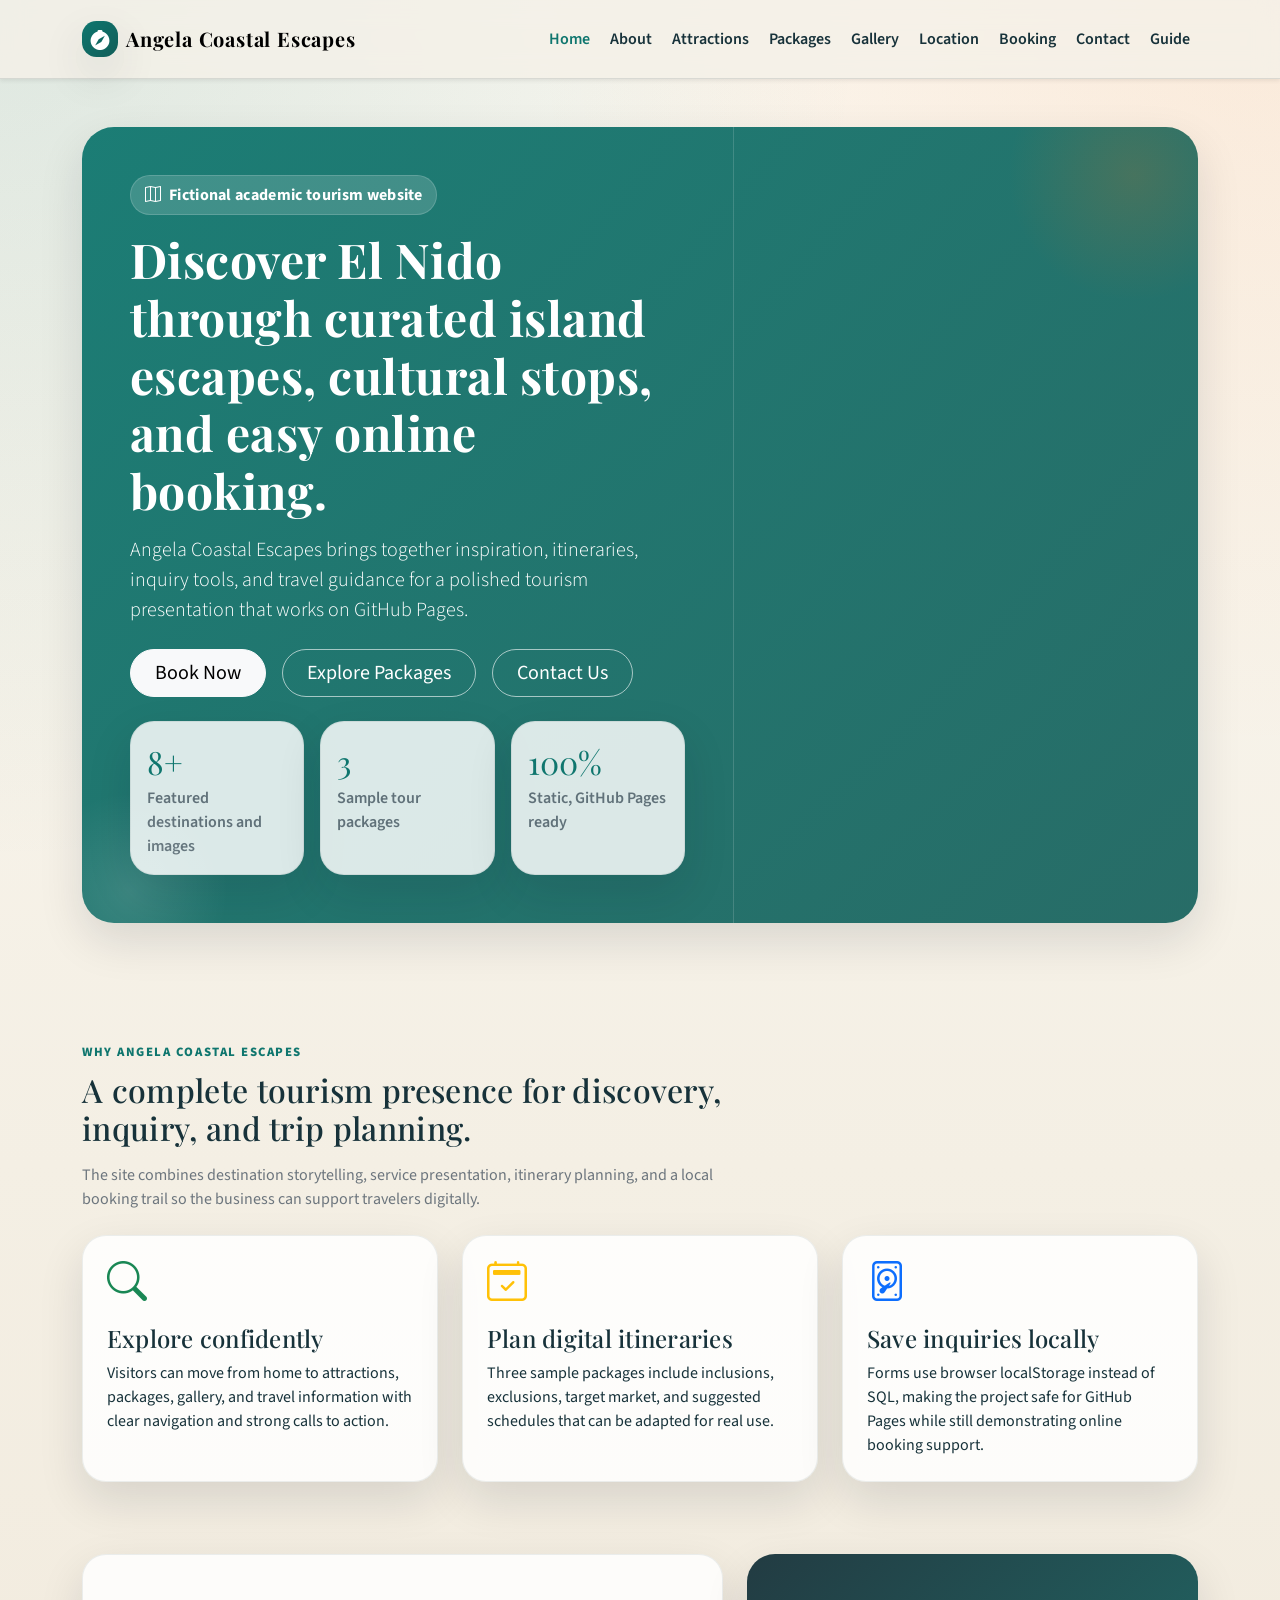
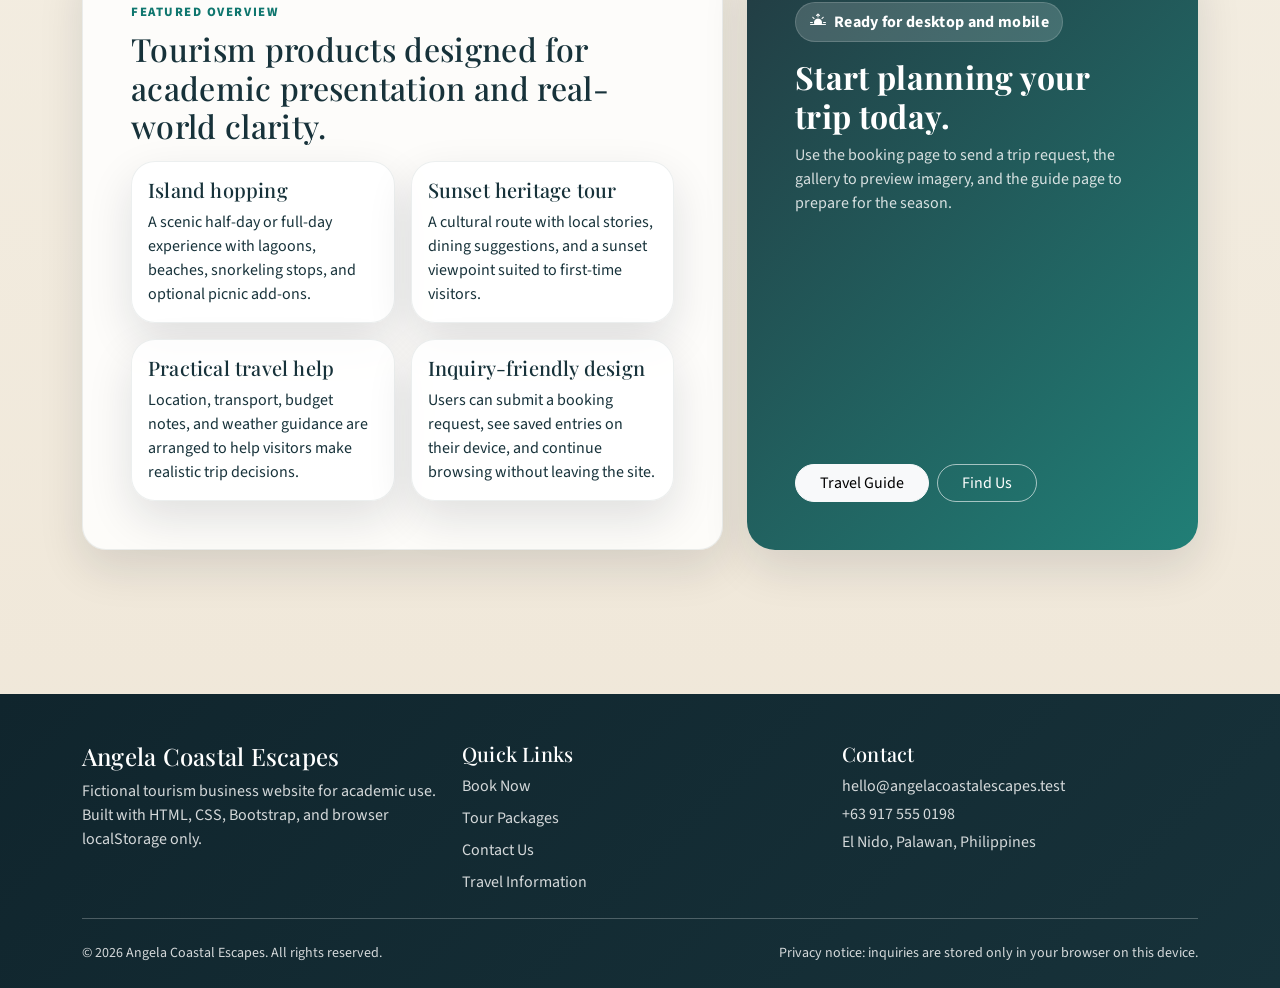
==== index.html @ bd1c9ec4 "Initial website" ====
<!doctype html>
<html lang="en">
  <head>
    <meta charset="utf-8" />
    <meta name="viewport" content="width=device-width, initial-scale=1" />
    <meta name="description" content="Angela Coastal Escapes is a fictional tourism website with packages, guides, booking, and destination inspiration for El Nido, Palawan." />
    <title>Angela Coastal Escapes | Home</title>
    <link rel="preconnect" href="https://fonts.googleapis.com" />
    <link rel="preconnect" href="https://fonts.gstatic.com" crossorigin />
    <link href="https://fonts.googleapis.com/css2?family=Playfair+Display:wght@600;700;800&family=Source+Sans+3:wght@400;500;600;700;800&display=swap" rel="stylesheet" />
    <link href="https://cdn.jsdelivr.net/npm/bootstrap@5.3.3/dist/css/bootstrap.min.css" rel="stylesheet" />
    <link href="https://cdn.jsdelivr.net/npm/bootstrap-icons@1.11.3/font/bootstrap-icons.min.css" rel="stylesheet" />
    <link href="assets/css/style.css" rel="stylesheet" />
  </head>
  <body>
    <nav class="navbar navbar-expand-lg sticky-top shadow-sm">
      <div class="container py-2">
        <a class="navbar-brand d-flex align-items-center gap-2" href="index.html">
          <span class="brand-mark"><i class="bi bi-compass-fill"></i></span>
          Angela Coastal Escapes
        </a>
        <button class="navbar-toggler border-0" type="button" data-bs-toggle="collapse" data-bs-target="#mainNav" aria-controls="mainNav" aria-expanded="false" aria-label="Toggle navigation">
          <span class="navbar-toggler-icon"></span>
        </button>
        <div class="collapse navbar-collapse" id="mainNav">
          <ul class="navbar-nav ms-auto gap-lg-1">
            <li class="nav-item"><a class="nav-link" data-page="index.html" href="index.html">Home</a></li>
            <li class="nav-item"><a class="nav-link" data-page="about.html" href="about.html">About</a></li>
            <li class="nav-item"><a class="nav-link" data-page="attractions.html" href="attractions.html">Attractions</a></li>
            <li class="nav-item"><a class="nav-link" data-page="packages.html" href="packages.html">Packages</a></li>
            <li class="nav-item"><a class="nav-link" data-page="gallery.html" href="gallery.html">Gallery</a></li>
            <li class="nav-item"><a class="nav-link" data-page="location.html" href="location.html">Location</a></li>
            <li class="nav-item"><a class="nav-link" data-page="booking.html" href="booking.html">Booking</a></li>
            <li class="nav-item"><a class="nav-link" data-page="contact.html" href="contact.html">Contact</a></li>
            <li class="nav-item"><a class="nav-link" data-page="guide.html" href="guide.html">Guide</a></li>
          </ul>
        </div>
      </div>
    </nav>

    <main class="container py-4 py-lg-5">
      <section class="hero mb-4 mb-lg-5">
        <div class="row g-0 align-items-stretch">
          <div class="col-lg-7 p-4 p-lg-5">
            <span class="hero-badge mb-3"><i class="bi bi-map"></i> Fictional academic tourism website</span>
            <h1 class="display-5 fw-bold mb-3">Discover El Nido through curated island escapes, cultural stops, and easy online booking.</h1>
            <p class="lead mb-4">Angela Coastal Escapes brings together inspiration, itineraries, inquiry tools, and travel guidance for a polished tourism presentation that works on GitHub Pages.</p>
            <div class="d-flex flex-wrap gap-3 mb-4">
              <a class="btn btn-light btn-lg rounded-pill px-4" href="booking.html">Book Now</a>
              <a class="btn btn-outline-brand btn-lg rounded-pill px-4" href="packages.html">Explore Packages</a>
              <a class="btn btn-outline-brand btn-lg rounded-pill px-4" href="contact.html">Contact Us</a>
            </div>
            <div class="row g-3">
              <div class="col-sm-4">
                <div class="stat-card p-3 h-100">
                  <div class="stat-number">8+</div>
                  <div class="stat-label">Featured destinations and images</div>
                </div>
              </div>
              <div class="col-sm-4">
                <div class="stat-card p-3 h-100">
                  <div class="stat-number">3</div>
                  <div class="stat-label">Sample tour packages</div>
                </div>
              </div>
              <div class="col-sm-4">
                <div class="stat-card p-3 h-100">
                  <div class="stat-number">100%</div>
                  <div class="stat-label">Static, GitHub Pages ready</div>
                </div>
              </div>
            </div>
          </div>
          <div class="col-lg-5 hero-media" style="background-image:url('https://images.unsplash.com/photo-1507525428034-b723cf961d3e?auto=format&fit=crop&w=1200&q=80');">
          </div>
        </div>
      </section>

      <section class="section-pad">
        <div class="section-title mb-4">
          <div class="section-kicker mb-2">Why Angela Coastal Escapes</div>
          <h2 class="mb-3">A complete tourism presence for discovery, inquiry, and trip planning.</h2>
          <p class="text-secondary mb-0">The site combines destination storytelling, service presentation, itinerary planning, and a local booking trail so the business can support travelers digitally.</p>
        </div>
        <div class="row g-4">
          <div class="col-md-4">
            <div class="feature-card h-100 p-4">
              <div class="mb-3"><i class="bi bi-search display-6 text-success"></i></div>
              <h3 class="h4">Explore confidently</h3>
              <p class="mb-0">Visitors can move from home to attractions, packages, gallery, and travel information with clear navigation and strong calls to action.</p>
            </div>
          </div>
          <div class="col-md-4">
            <div class="feature-card h-100 p-4">
              <div class="mb-3"><i class="bi bi-calendar2-check display-6 text-warning"></i></div>
              <h3 class="h4">Plan digital itineraries</h3>
              <p class="mb-0">Three sample packages include inclusions, exclusions, target market, and suggested schedules that can be adapted for real use.</p>
            </div>
          </div>
          <div class="col-md-4">
            <div class="feature-card h-100 p-4">
              <div class="mb-3"><i class="bi bi-device-hdd display-6 text-primary"></i></div>
              <h3 class="h4">Save inquiries locally</h3>
              <p class="mb-0">Forms use browser localStorage instead of SQL, making the project safe for GitHub Pages while still demonstrating online booking support.</p>
            </div>
          </div>
        </div>
      </section>

      <section class="section-pad pt-0">
        <div class="row g-4 align-items-stretch">
          <div class="col-lg-7">
            <div class="card-soft p-4 p-lg-5 h-100">
              <div class="section-kicker mb-2">Featured Overview</div>
              <h2 class="mb-3">Tourism products designed for academic presentation and real-world clarity.</h2>
              <div class="row g-3">
                <div class="col-md-6">
                  <div class="info-card p-3 h-100">
                    <h3 class="h5">Island hopping</h3>
                    <p class="mb-0">A scenic half-day or full-day experience with lagoons, beaches, snorkeling stops, and optional picnic add-ons.</p>
                  </div>
                </div>
                <div class="col-md-6">
                  <div class="info-card p-3 h-100">
                    <h3 class="h5">Sunset heritage tour</h3>
                    <p class="mb-0">A cultural route with local stories, dining suggestions, and a sunset viewpoint suited to first-time visitors.</p>
                  </div>
                </div>
                <div class="col-md-6">
                  <div class="info-card p-3 h-100">
                    <h3 class="h5">Practical travel help</h3>
                    <p class="mb-0">Location, transport, budget notes, and weather guidance are arranged to help visitors make realistic trip decisions.</p>
                  </div>
                </div>
                <div class="col-md-6">
                  <div class="info-card p-3 h-100">
                    <h3 class="h5">Inquiry-friendly design</h3>
                    <p class="mb-0">Users can submit a booking request, see saved entries on their device, and continue browsing without leaving the site.</p>
                  </div>
                </div>
              </div>
            </div>
          </div>
          <div class="col-lg-5">
            <div class="page-hero h-100">
              <div class="row g-0 h-100">
                <div class="col-12 p-4 p-lg-5 d-flex flex-column justify-content-between">
                  <div>
                    <span class="hero-badge mb-3"><i class="bi bi-sunrise-fill"></i> Ready for desktop and mobile</span>
                    <h2 class="display-font fw-bold">Start planning your trip today.</h2>
                    <p class="mb-0">Use the booking page to send a trip request, the gallery to preview imagery, and the guide page to prepare for the season.</p>
                  </div>
                  <div class="mt-4 d-flex flex-wrap gap-2">
                    <a class="btn btn-light rounded-pill px-4" href="guide.html">Travel Guide</a>
                    <a class="btn btn-outline-brand rounded-pill px-4" href="location.html">Find Us</a>
                  </div>
                </div>
              </div>
            </div>
          </div>
        </div>
      </section>
    </main>

    <footer class="footer pt-5 pb-4 mt-4">
      <div class="container">
        <div class="row g-4">
          <div class="col-lg-4">
            <h2 class="h4 text-white">Angela Coastal Escapes</h2>
            <p class="footer-muted">Fictional tourism business website for academic use. Built with HTML, CSS, Bootstrap, and browser localStorage only.</p>
          </div>
          <div class="col-lg-4">
            <h3 class="h5 text-white">Quick Links</h3>
            <div class="d-flex flex-column gap-2">
              <a class="footer-link" href="booking.html">Book Now</a>
              <a class="footer-link" href="packages.html">Tour Packages</a>
              <a class="footer-link" href="contact.html">Contact Us</a>
              <a class="footer-link" href="guide.html">Travel Information</a>
            </div>
          </div>
          <div class="col-lg-4">
            <h3 class="h5 text-white">Contact</h3>
            <p class="footer-muted mb-1">hello@angelacoastalescapes.test</p>
            <p class="footer-muted mb-1">+63 917 555 0198</p>
            <p class="footer-muted mb-0">El Nido, Palawan, Philippines</p>
          </div>
        </div>
        <hr class="border-light opacity-25 my-4" />
        <div class="d-flex flex-wrap justify-content-between gap-2 small footer-muted">
          <span>&copy; <span data-year></span> Angela Coastal Escapes. All rights reserved.</span>
          <span>Privacy notice: inquiries are stored only in your browser on this device.</span>
        </div>
      </div>
    </footer>

    <script src="https://cdn.jsdelivr.net/npm/bootstrap@5.3.3/dist/js/bootstrap.bundle.min.js"></script>
    <script src="assets/js/main.js"></script>
  </body>
 </html>
---- assets/css/style.css ----
:root {
  --bg: #f5f1e8;
  --surface: #ffffff;
  --surface-2: #fff8ef;
  --text: #17323a;
  --muted: #607179;
  --brand: #0f766e;
  --brand-2: #f97316;
  --accent: #d97706;
  --line: rgba(23, 50, 58, 0.12);
  --shadow: 0 18px 45px rgba(17, 24, 39, 0.12);
  --radius: 1.5rem;
}

html {
  scroll-behavior: smooth;
}

body {
  color: var(--text);
  background:
    radial-gradient(circle at top left, rgba(15, 118, 110, 0.12), transparent 30%),
    radial-gradient(circle at top right, rgba(249, 115, 22, 0.10), transparent 26%),
    linear-gradient(180deg, #fbf8f1 0%, #f4efe4 45%, #efe6d7 100%);
  font-family: 'Source Sans 3', sans-serif;
}

h1,
h2,
h3,
h4,
.display-font {
  font-family: 'Playfair Display', serif;
  letter-spacing: 0.01em;
}

p,
li,
small,
.nav-link,
.btn,
.form-label,
.form-control,
.form-select {
  font-family: 'Source Sans 3', sans-serif;
}

.navbar {
  backdrop-filter: blur(12px);
  background: rgba(245, 241, 232, 0.82) !important;
  border-bottom: 1px solid var(--line);
}

.navbar-brand {
  font-family: 'Playfair Display', serif;
  font-weight: 700;
  letter-spacing: 0.04em;
}

.nav-link {
  font-weight: 600;
  color: var(--text) !important;
}

.nav-link.active,
.nav-link:hover,
.nav-link:focus {
  color: var(--brand) !important;
}

.brand-mark {
  width: 2.25rem;
  height: 2.25rem;
  display: inline-grid;
  place-items: center;
  border-radius: 0.9rem;
  background: linear-gradient(135deg, var(--brand), #115e59);
  color: #fff;
  box-shadow: var(--shadow);
}

.hero {
  position: relative;
  overflow: hidden;
  border-radius: calc(var(--radius) + 0.5rem);
  background: linear-gradient(135deg, rgba(15, 118, 110, 0.94), rgba(17, 94, 89, 0.9));
  color: #fff;
  box-shadow: var(--shadow);
}

.hero::before,
.hero::after {
  content: '';
  position: absolute;
  border-radius: 999px;
  opacity: 0.22;
  pointer-events: none;
}

.hero::before {
  width: 18rem;
  height: 18rem;
  right: -5rem;
  top: -6rem;
  background: radial-gradient(circle, rgba(249, 115, 22, 0.75), transparent 62%);
}

.hero::after {
  width: 14rem;
  height: 14rem;
  left: -4rem;
  bottom: -5rem;
  background: radial-gradient(circle, rgba(255, 255, 255, 0.55), transparent 62%);
}

.hero-media {
  min-height: 100%;
  background-size: cover;
  background-position: center;
  border-left: 1px solid rgba(255, 255, 255, 0.15);
}

.hero-badge {
  display: inline-flex;
  align-items: center;
  gap: 0.5rem;
  padding: 0.45rem 0.85rem;
  border-radius: 999px;
  background: rgba(255, 255, 255, 0.16);
  border: 1px solid rgba(255, 255, 255, 0.16);
  font-weight: 700;
  letter-spacing: 0.02em;
}

.section-pad {
  padding: 4.5rem 0;
}

.section-title {
  max-width: 42rem;
}

.section-kicker {
  color: var(--brand);
  font-weight: 800;
  letter-spacing: 0.12em;
  text-transform: uppercase;
  font-size: 0.8rem;
}

.card-soft,
.feature-card,
.package-card,
.gallery-card,
.info-card,
.form-shell,
.stat-card {
  background: rgba(255, 255, 255, 0.84);
  border: 1px solid rgba(23, 50, 58, 0.08);
  border-radius: var(--radius);
  box-shadow: var(--shadow);
}

.feature-card,
.package-card,
.gallery-card,
.info-card,
.stat-card {
  transition: transform 0.25s ease, box-shadow 0.25s ease;
}

.feature-card:hover,
.package-card:hover,
.gallery-card:hover,
.info-card:hover,
.stat-card:hover {
  transform: translateY(-4px);
  box-shadow: 0 22px 52px rgba(17, 24, 39, 0.16);
}

.card-media {
  border-radius: calc(var(--radius) - 0.35rem);
  overflow: hidden;
  aspect-ratio: 4 / 3;
  background: linear-gradient(135deg, rgba(15, 118, 110, 0.2), rgba(249, 115, 22, 0.2));
}

.card-media img,
.gallery-image {
  width: 100%;
  height: 100%;
  object-fit: cover;
}

.badge-soft {
  background: rgba(15, 118, 110, 0.1);
  color: var(--brand);
  border: 1px solid rgba(15, 118, 110, 0.12);
}

.badge-warm {
  background: rgba(249, 115, 22, 0.1);
  color: #b45309;
  border: 1px solid rgba(249, 115, 22, 0.14);
}

.list-check li {
  margin-bottom: 0.75rem;
}

.list-check li::marker {
  color: var(--brand);
}

.page-hero {
  border-radius: calc(var(--radius) + 0.25rem);
  background: linear-gradient(135deg, rgba(23, 50, 58, 0.95), rgba(15, 118, 110, 0.92));
  color: #fff;
  overflow: hidden;
  box-shadow: var(--shadow);
}

.page-hero .lead,
.page-hero p,
.footer-link,
.footer-muted {
  color: rgba(255, 255, 255, 0.82) !important;
}

.page-hero .hero-side {
  min-height: 100%;
  background-size: cover;
  background-position: center;
}

.btn-brand {
  background: linear-gradient(135deg, var(--brand), #115e59);
  border: none;
  color: #fff;
  box-shadow: 0 12px 24px rgba(15, 118, 110, 0.26);
}

.btn-brand:hover,
.btn-brand:focus {
  color: #fff;
  filter: brightness(1.02);
}

.btn-outline-brand {
  border-color: rgba(255, 255, 255, 0.6);
  color: #fff;
}

.btn-outline-brand:hover,
.btn-outline-brand:focus {
  background: #fff;
  color: var(--brand);
}

.stat-number {
  font-family: 'Playfair Display', serif;
  font-size: 2rem;
  color: var(--brand);
}

.stat-label {
  color: var(--muted);
  font-weight: 600;
}

.map-frame {
  min-height: 420px;
  border: 0;
  border-radius: var(--radius);
  box-shadow: var(--shadow);
}

.footer {
  background: linear-gradient(135deg, #10252d, #17323a);
  color: #fff;
}

.footer a {
  color: #d8f3f1;
  text-decoration: none;
}

.footer a:hover {
  color: #fff;
}

.form-shell .form-control,
.form-shell .form-select,
.form-shell textarea {
  border-radius: 1rem;
  border-color: rgba(23, 50, 58, 0.12);
  padding: 0.9rem 1rem;
}

.form-shell .form-control:focus,
.form-shell .form-select:focus,
.form-shell textarea:focus {
  box-shadow: 0 0 0 0.2rem rgba(15, 118, 110, 0.15);
  border-color: rgba(15, 118, 110, 0.55);
}

.timeline {
  position: relative;
  padding-left: 1.6rem;
}

.timeline::before {
  content: '';
  position: absolute;
  left: 0.48rem;
  top: 0.3rem;
  bottom: 0.3rem;
  width: 2px;
  background: linear-gradient(180deg, var(--brand), var(--brand-2));
}

.timeline-item {
  position: relative;
  padding-bottom: 1.25rem;
}

.timeline-item::before {
  content: '';
  position: absolute;
  left: -1.8rem;
  top: 0.35rem;
  width: 0.8rem;
  height: 0.8rem;
  border-radius: 999px;
  background: var(--brand-2);
  box-shadow: 0 0 0 6px rgba(249, 115, 22, 0.12);
}

.mini-map-note {
  color: rgba(255, 255, 255, 0.75);
}

.save-list .list-group-item {
  background: rgba(255, 255, 255, 0.72);
  border-color: rgba(23, 50, 58, 0.08);
}

@media (max-width: 991.98px) {
  .hero-media,
  .page-hero .hero-side {
    min-height: 320px;
    border-left: 0;
    border-top: 1px solid rgba(255, 255, 255, 0.12);
  }

  .section-pad {
    padding: 3.5rem 0;
  }
}

@media (max-width: 575.98px) {
  .hero,
  .page-hero {
    border-radius: 1.2rem;
  }

  .display-5 {
    font-size: calc(1.25rem + 2.2vw);
  }
}
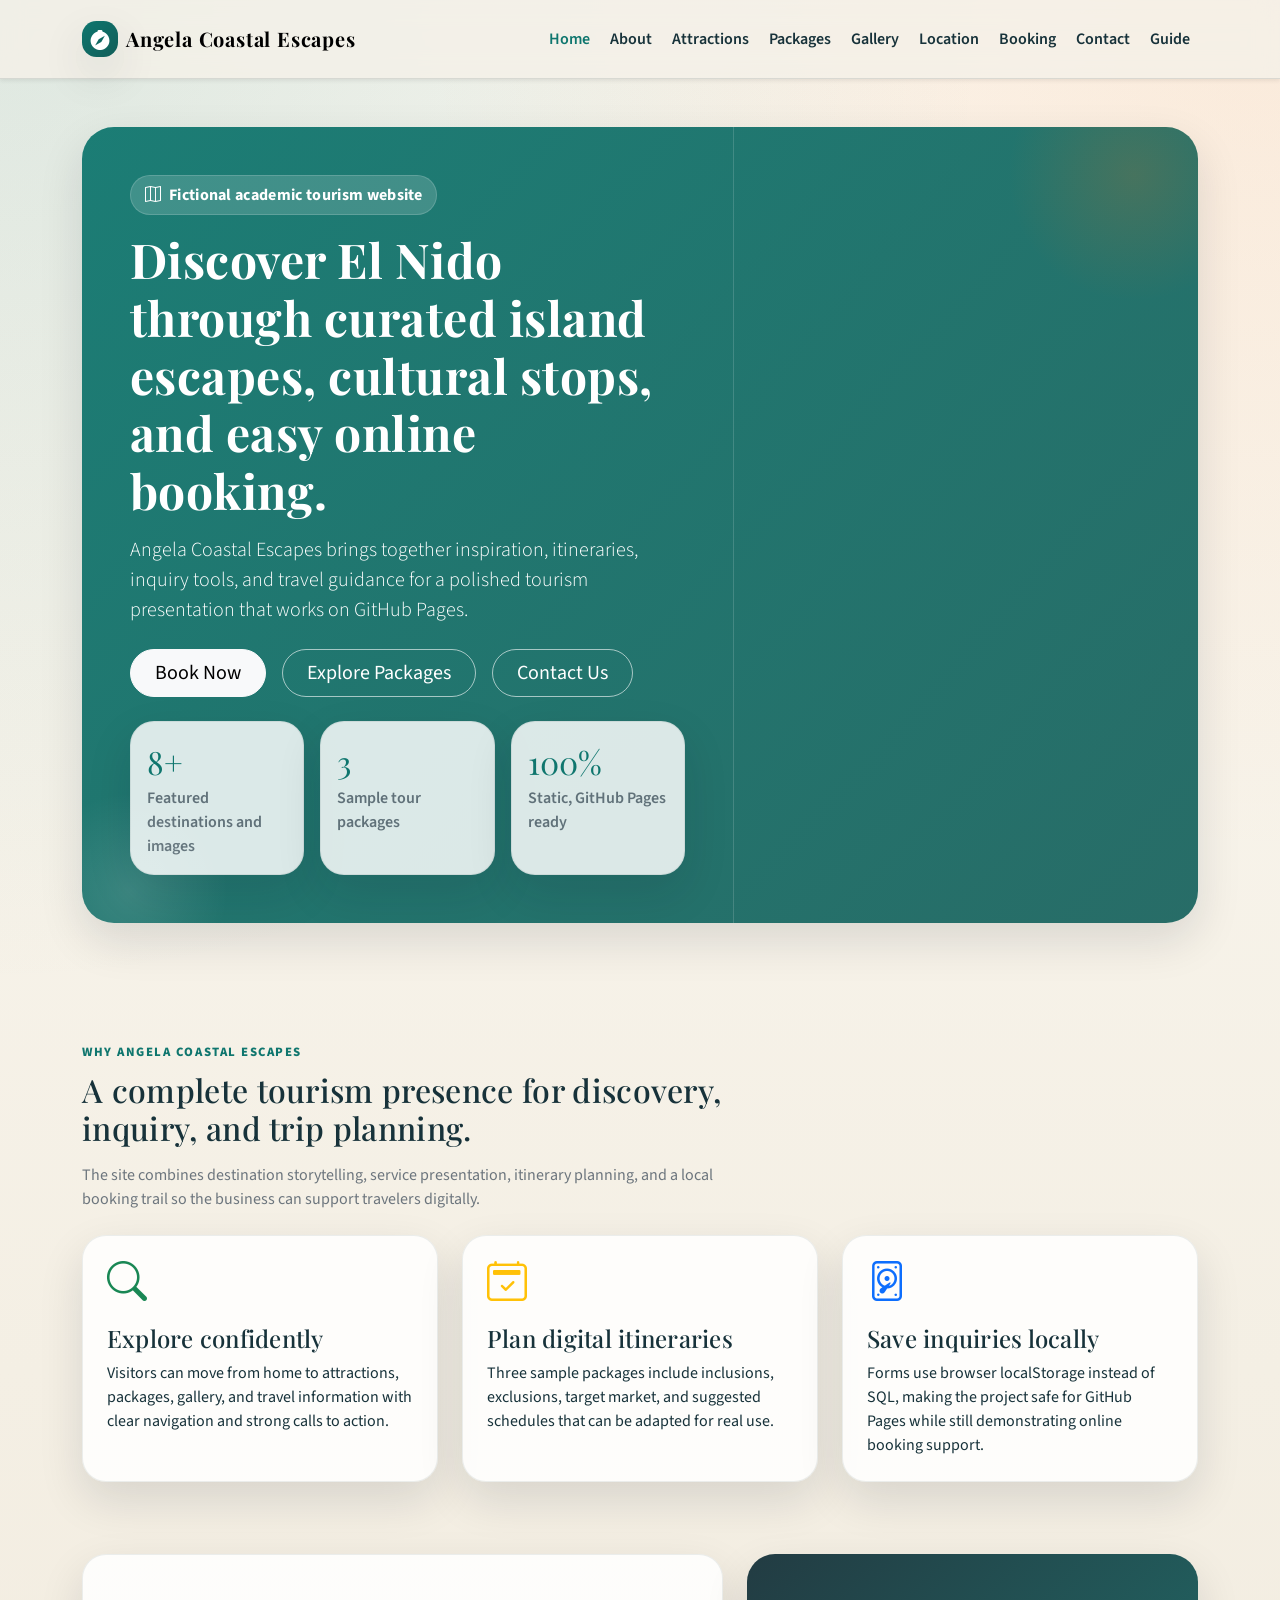
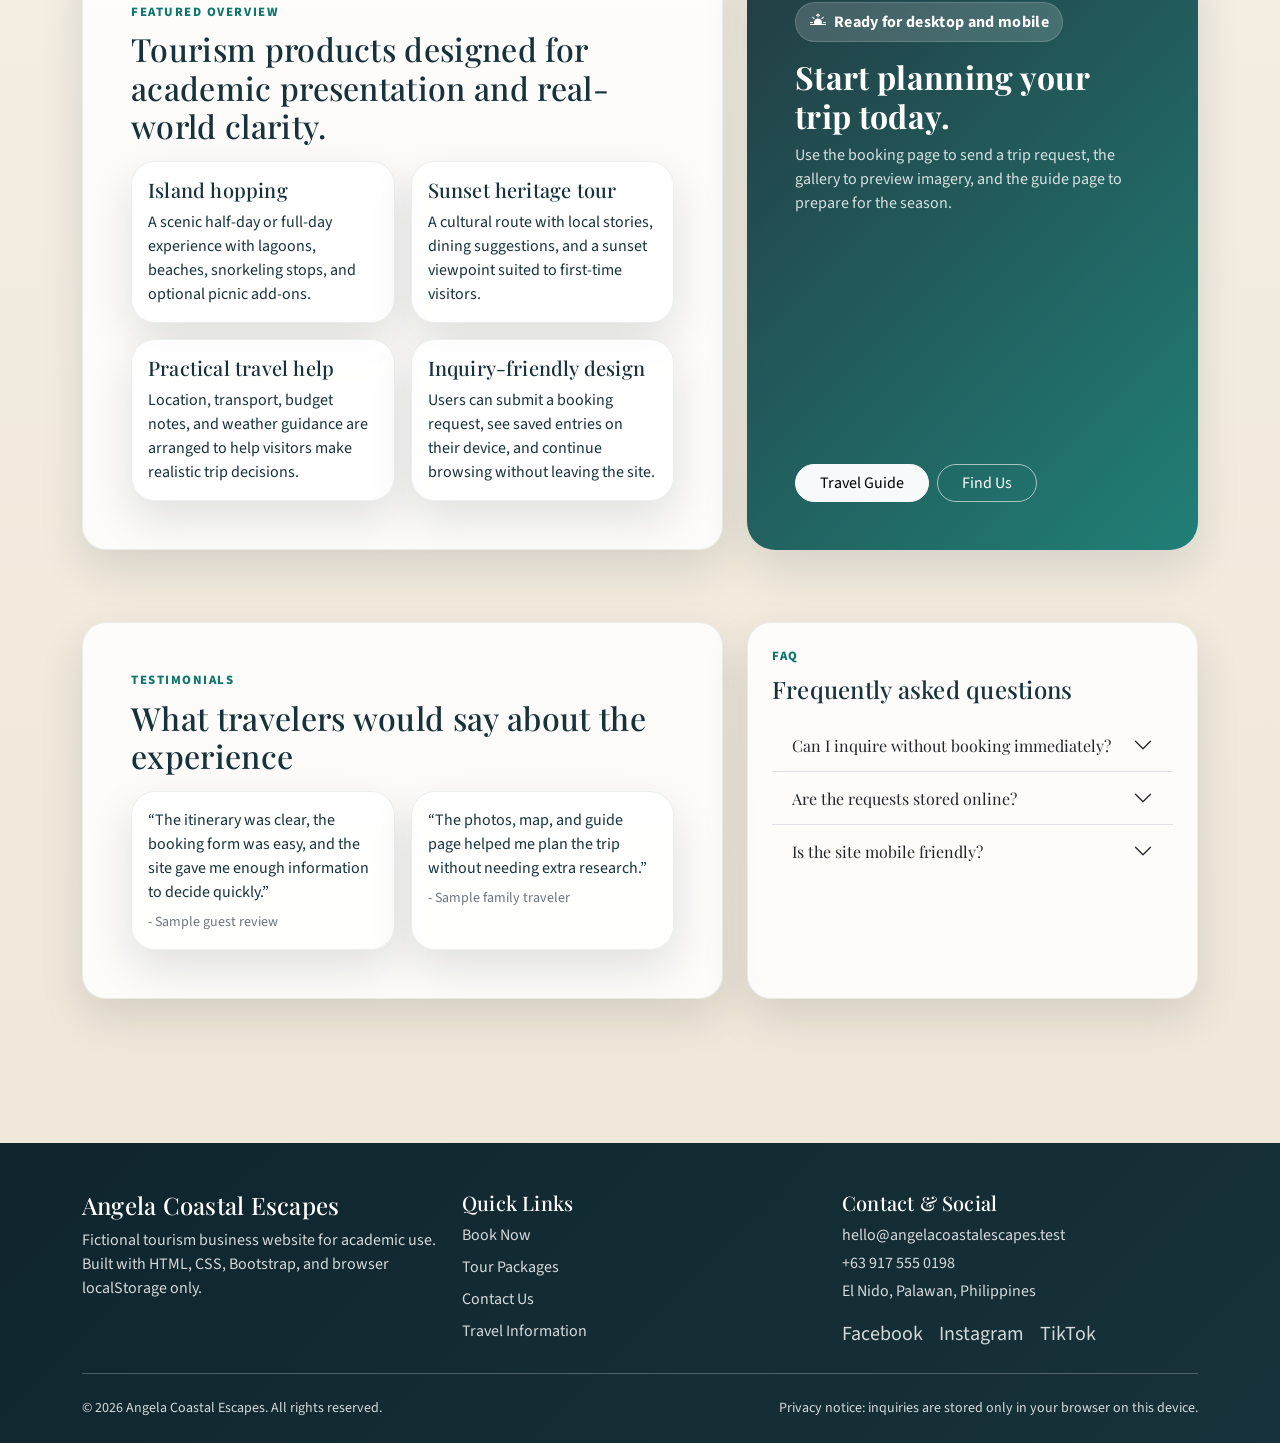
==== commit 3cc5e2cf: "updated with all the requirements" ====
--- a/index.html
+++ b/index.html
@@ -160,6 +160,51 @@
           </div>
         </div>
       </section>
+
+      <section class="section-pad pt-0">
+        <div class="row g-4">
+          <div class="col-lg-7">
+            <div class="card-soft p-4 p-lg-5 h-100">
+              <div class="section-kicker mb-2">Testimonials</div>
+              <h2 class="mb-3">What travelers would say about the experience</h2>
+              <div class="row g-3">
+                <div class="col-md-6">
+                  <div class="info-card p-3 h-100">
+                    <p class="mb-2">“The itinerary was clear, the booking form was easy, and the site gave me enough information to decide quickly.”</p>
+                    <div class="small text-secondary">- Sample guest review</div>
+                  </div>
+                </div>
+                <div class="col-md-6">
+                  <div class="info-card p-3 h-100">
+                    <p class="mb-2">“The photos, map, and guide page helped me plan the trip without needing extra research.”</p>
+                    <div class="small text-secondary">- Sample family traveler</div>
+                  </div>
+                </div>
+              </div>
+            </div>
+          </div>
+          <div class="col-lg-5">
+            <div class="card-soft p-4 h-100">
+              <div class="section-kicker mb-2">FAQ</div>
+              <h2 class="h4 mb-3">Frequently asked questions</h2>
+              <div class="accordion accordion-flush" id="faqAccordion">
+                <div class="accordion-item bg-transparent">
+                  <h3 class="accordion-header"><button class="accordion-button collapsed bg-transparent shadow-none" type="button" data-bs-toggle="collapse" data-bs-target="#faq1">Can I inquire without booking immediately?</button></h3>
+                  <div id="faq1" class="accordion-collapse collapse" data-bs-parent="#faqAccordion"><div class="accordion-body">Yes. You can send an inquiry first and use the details to plan later.</div></div>
+                </div>
+                <div class="accordion-item bg-transparent">
+                  <h3 class="accordion-header"><button class="accordion-button collapsed bg-transparent shadow-none" type="button" data-bs-toggle="collapse" data-bs-target="#faq2">Are the requests stored online?</button></h3>
+                  <div id="faq2" class="accordion-collapse collapse" data-bs-parent="#faqAccordion"><div class="accordion-body">No. Requests are saved only in the visitor’s browser using localStorage.</div></div>
+                </div>
+                <div class="accordion-item bg-transparent">
+                  <h3 class="accordion-header"><button class="accordion-button collapsed bg-transparent shadow-none" type="button" data-bs-toggle="collapse" data-bs-target="#faq3">Is the site mobile friendly?</button></h3>
+                  <div id="faq3" class="accordion-collapse collapse" data-bs-parent="#faqAccordion"><div class="accordion-body">Yes. The layout is responsive and adapts to phones, tablets, and desktop screens.</div></div>
+                </div>
+              </div>
+            </div>
+          </div>
+        </div>
+      </section>
     </main>
 
     <footer class="footer pt-5 pb-4 mt-4">
@@ -179,10 +224,15 @@
             </div>
           </div>
           <div class="col-lg-4">
-            <h3 class="h5 text-white">Contact</h3>
+            <h3 class="h5 text-white">Contact & Social</h3>
             <p class="footer-muted mb-1">hello@angelacoastalescapes.test</p>
             <p class="footer-muted mb-1">+63 917 555 0198</p>
-            <p class="footer-muted mb-0">El Nido, Palawan, Philippines</p>
+            <p class="footer-muted mb-3">El Nido, Palawan, Philippines</p>
+            <div class="d-flex gap-3 fs-5">
+              <a class="footer-link" href="https://www.facebook.com/" target="_blank" rel="noopener">Facebook</a>
+              <a class="footer-link" href="https://www.instagram.com/" target="_blank" rel="noopener">Instagram</a>
+              <a class="footer-link" href="https://www.tiktok.com/" target="_blank" rel="noopener">TikTok</a>
+            </div>
           </div>
         </div>
         <hr class="border-light opacity-25 my-4" />
@@ -196,4 +246,4 @@
     <script src="https://cdn.jsdelivr.net/npm/bootstrap@5.3.3/dist/js/bootstrap.bundle.min.js"></script>
     <script src="assets/js/main.js"></script>
   </body>
- </html>
+  </html>
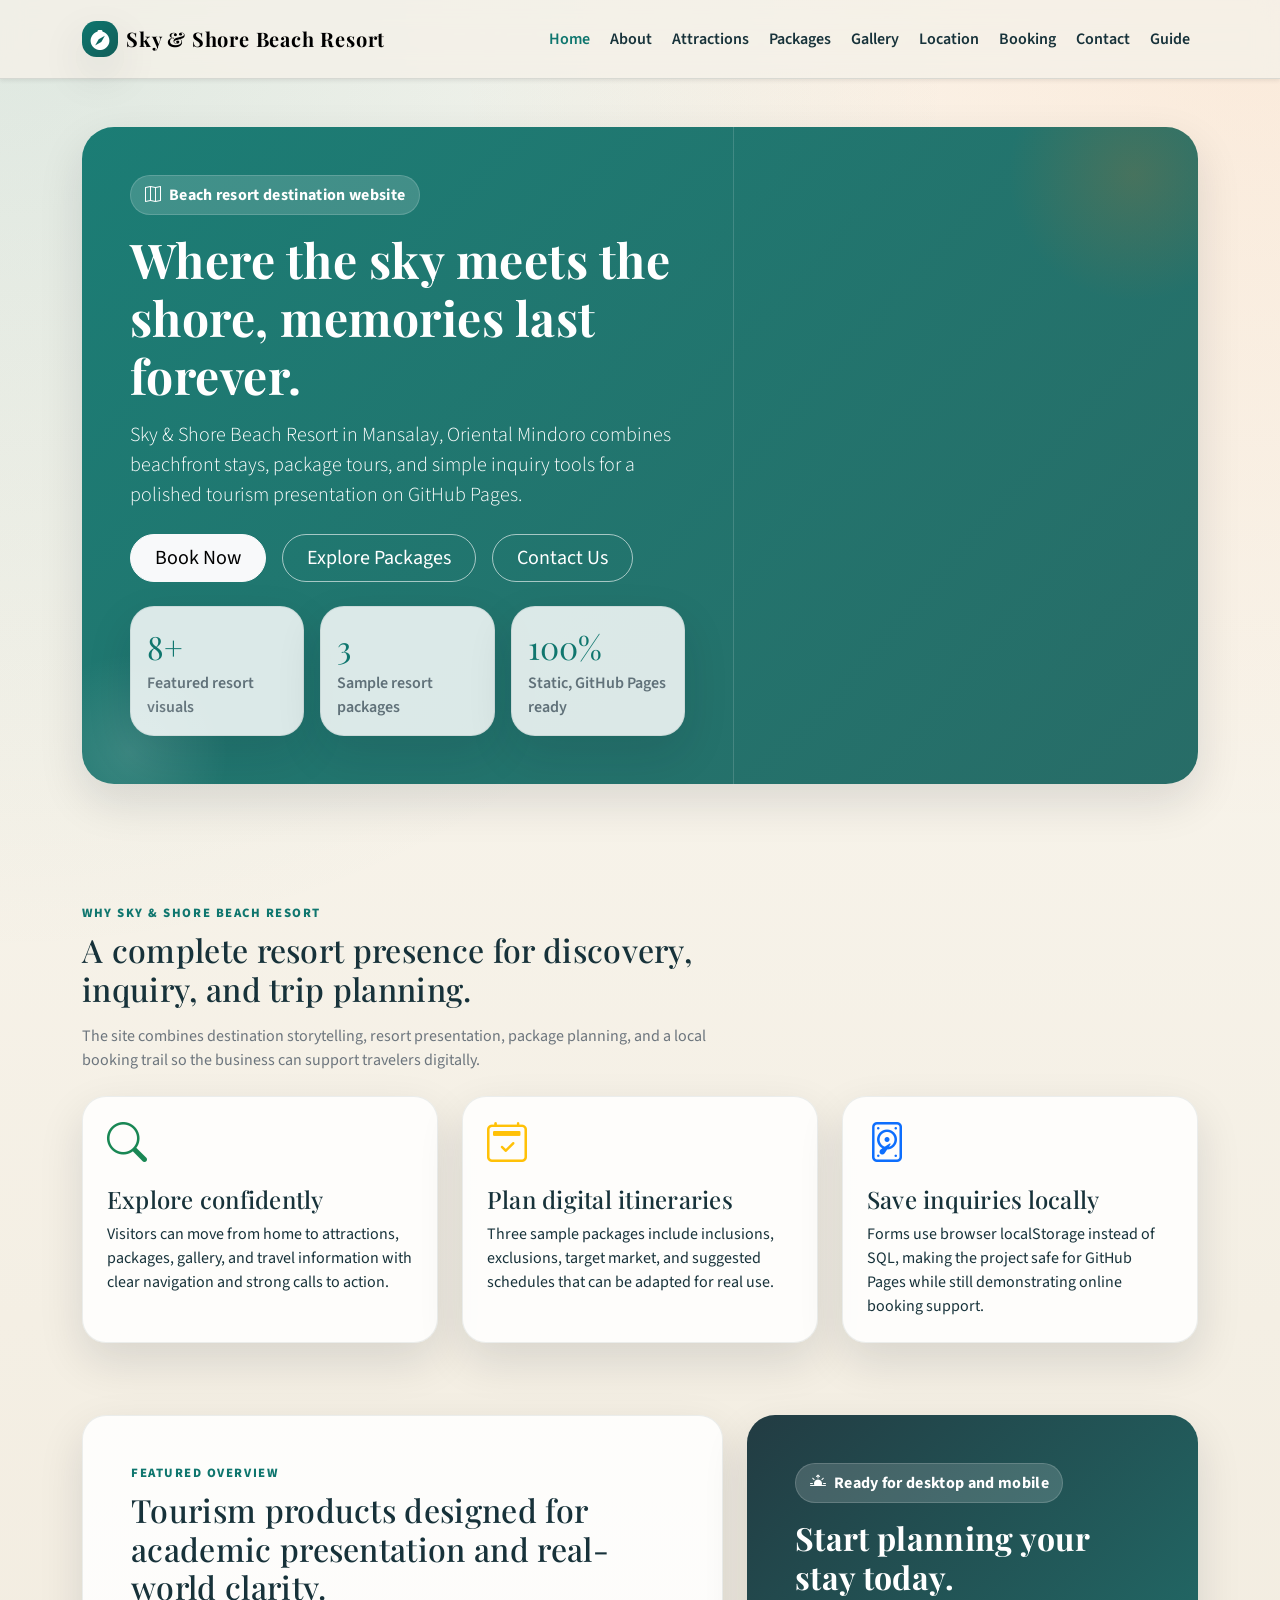
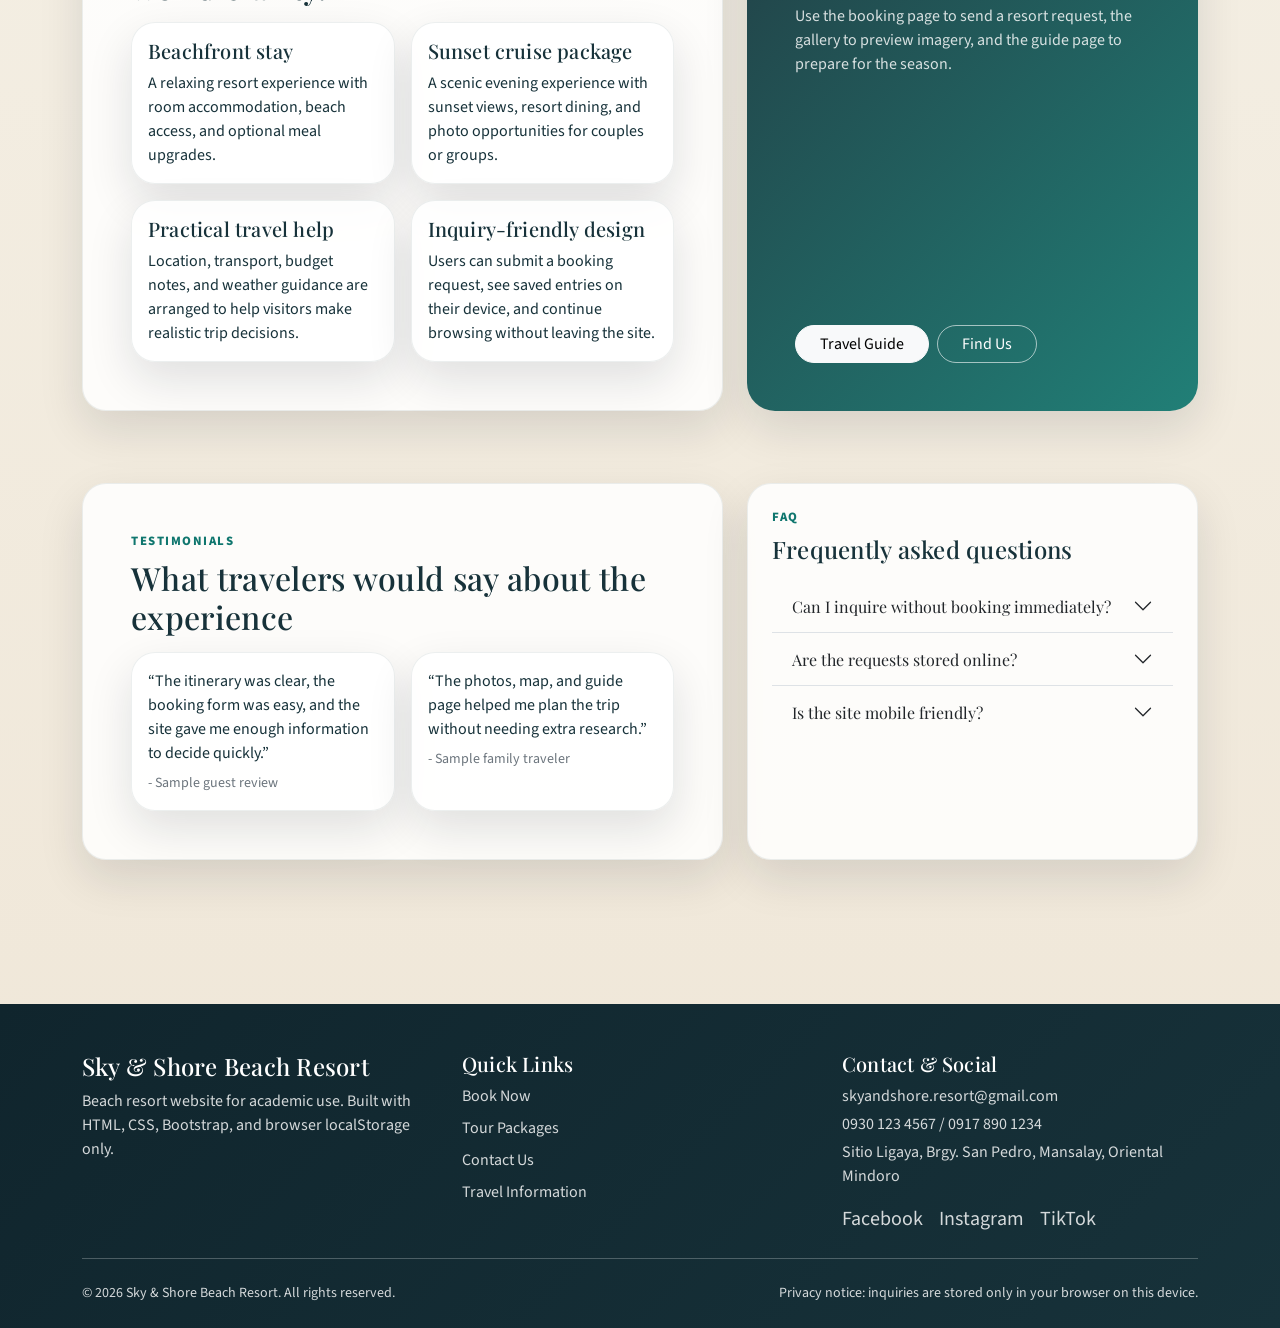
==== commit 543db271: "Rebrand site to Sky & Shore Beach Resort" ====
--- a/index.html
+++ b/index.html
@@ -3,8 +3,8 @@
   <head>
     <meta charset="utf-8" />
     <meta name="viewport" content="width=device-width, initial-scale=1" />
-    <meta name="description" content="Angela Coastal Escapes is a fictional tourism website with packages, guides, booking, and destination inspiration for El Nido, Palawan." />
-    <title>Angela Coastal Escapes | Home</title>
+    <meta name="description" content="Sky & Shore Beach Resort is a fictional tourism website with packages, booking, and travel information for Mansalay, Oriental Mindoro." />
+    <title>Sky & Shore Beach Resort | Home</title>
     <link rel="preconnect" href="https://fonts.googleapis.com" />
     <link rel="preconnect" href="https://fonts.gstatic.com" crossorigin />
     <link href="https://fonts.googleapis.com/css2?family=Playfair+Display:wght@600;700;800&family=Source+Sans+3:wght@400;500;600;700;800&display=swap" rel="stylesheet" />
@@ -17,7 +17,7 @@
       <div class="container py-2">
         <a class="navbar-brand d-flex align-items-center gap-2" href="index.html">
           <span class="brand-mark"><i class="bi bi-compass-fill"></i></span>
-          Angela Coastal Escapes
+          Sky & Shore Beach Resort
         </a>
         <button class="navbar-toggler border-0" type="button" data-bs-toggle="collapse" data-bs-target="#mainNav" aria-controls="mainNav" aria-expanded="false" aria-label="Toggle navigation">
           <span class="navbar-toggler-icon"></span>
@@ -42,9 +42,9 @@
       <section class="hero mb-4 mb-lg-5">
         <div class="row g-0 align-items-stretch">
           <div class="col-lg-7 p-4 p-lg-5">
-            <span class="hero-badge mb-3"><i class="bi bi-map"></i> Fictional academic tourism website</span>
-            <h1 class="display-5 fw-bold mb-3">Discover El Nido through curated island escapes, cultural stops, and easy online booking.</h1>
-            <p class="lead mb-4">Angela Coastal Escapes brings together inspiration, itineraries, inquiry tools, and travel guidance for a polished tourism presentation that works on GitHub Pages.</p>
+            <span class="hero-badge mb-3"><i class="bi bi-map"></i> Beach resort destination website</span>
+            <h1 class="display-5 fw-bold mb-3">Where the sky meets the shore, memories last forever.</h1>
+            <p class="lead mb-4">Sky & Shore Beach Resort in Mansalay, Oriental Mindoro combines beachfront stays, package tours, and simple inquiry tools for a polished tourism presentation on GitHub Pages.</p>
             <div class="d-flex flex-wrap gap-3 mb-4">
               <a class="btn btn-light btn-lg rounded-pill px-4" href="booking.html">Book Now</a>
               <a class="btn btn-outline-brand btn-lg rounded-pill px-4" href="packages.html">Explore Packages</a>
@@ -54,13 +54,13 @@
               <div class="col-sm-4">
                 <div class="stat-card p-3 h-100">
                   <div class="stat-number">8+</div>
-                  <div class="stat-label">Featured destinations and images</div>
+                  <div class="stat-label">Featured resort visuals</div>
                 </div>
               </div>
               <div class="col-sm-4">
                 <div class="stat-card p-3 h-100">
                   <div class="stat-number">3</div>
-                  <div class="stat-label">Sample tour packages</div>
+                  <div class="stat-label">Sample resort packages</div>
                 </div>
               </div>
               <div class="col-sm-4">
@@ -78,9 +78,9 @@
 
       <section class="section-pad">
         <div class="section-title mb-4">
-          <div class="section-kicker mb-2">Why Angela Coastal Escapes</div>
-          <h2 class="mb-3">A complete tourism presence for discovery, inquiry, and trip planning.</h2>
-          <p class="text-secondary mb-0">The site combines destination storytelling, service presentation, itinerary planning, and a local booking trail so the business can support travelers digitally.</p>
+          <div class="section-kicker mb-2">Why Sky & Shore Beach Resort</div>
+          <h2 class="mb-3">A complete resort presence for discovery, inquiry, and trip planning.</h2>
+          <p class="text-secondary mb-0">The site combines destination storytelling, resort presentation, package planning, and a local booking trail so the business can support travelers digitally.</p>
         </div>
         <div class="row g-4">
           <div class="col-md-4">
@@ -116,14 +116,14 @@
               <div class="row g-3">
                 <div class="col-md-6">
                   <div class="info-card p-3 h-100">
-                    <h3 class="h5">Island hopping</h3>
-                    <p class="mb-0">A scenic half-day or full-day experience with lagoons, beaches, snorkeling stops, and optional picnic add-ons.</p>
-                  </div>
-                </div>
-                <div class="col-md-6">
-                  <div class="info-card p-3 h-100">
-                    <h3 class="h5">Sunset heritage tour</h3>
-                    <p class="mb-0">A cultural route with local stories, dining suggestions, and a sunset viewpoint suited to first-time visitors.</p>
+                    <h3 class="h5">Beachfront stay</h3>
+                    <p class="mb-0">A relaxing resort experience with room accommodation, beach access, and optional meal upgrades.</p>
+                  </div>
+                </div>
+                <div class="col-md-6">
+                  <div class="info-card p-3 h-100">
+                    <h3 class="h5">Sunset cruise package</h3>
+                    <p class="mb-0">A scenic evening experience with sunset views, resort dining, and photo opportunities for couples or groups.</p>
                   </div>
                 </div>
                 <div class="col-md-6">
@@ -147,8 +147,8 @@
                 <div class="col-12 p-4 p-lg-5 d-flex flex-column justify-content-between">
                   <div>
                     <span class="hero-badge mb-3"><i class="bi bi-sunrise-fill"></i> Ready for desktop and mobile</span>
-                    <h2 class="display-font fw-bold">Start planning your trip today.</h2>
-                    <p class="mb-0">Use the booking page to send a trip request, the gallery to preview imagery, and the guide page to prepare for the season.</p>
+                    <h2 class="display-font fw-bold">Start planning your stay today.</h2>
+                    <p class="mb-0">Use the booking page to send a resort request, the gallery to preview imagery, and the guide page to prepare for the season.</p>
                   </div>
                   <div class="mt-4 d-flex flex-wrap gap-2">
                     <a class="btn btn-light rounded-pill px-4" href="guide.html">Travel Guide</a>
@@ -211,8 +211,8 @@
       <div class="container">
         <div class="row g-4">
           <div class="col-lg-4">
-            <h2 class="h4 text-white">Angela Coastal Escapes</h2>
-            <p class="footer-muted">Fictional tourism business website for academic use. Built with HTML, CSS, Bootstrap, and browser localStorage only.</p>
+            <h2 class="h4 text-white">Sky & Shore Beach Resort</h2>
+            <p class="footer-muted">Beach resort website for academic use. Built with HTML, CSS, Bootstrap, and browser localStorage only.</p>
           </div>
           <div class="col-lg-4">
             <h3 class="h5 text-white">Quick Links</h3>
@@ -225,9 +225,9 @@
           </div>
           <div class="col-lg-4">
             <h3 class="h5 text-white">Contact & Social</h3>
-            <p class="footer-muted mb-1">hello@angelacoastalescapes.test</p>
-            <p class="footer-muted mb-1">+63 917 555 0198</p>
-            <p class="footer-muted mb-3">El Nido, Palawan, Philippines</p>
+            <p class="footer-muted mb-1">skyandshore.resort@gmail.com</p>
+            <p class="footer-muted mb-1">0930 123 4567 / 0917 890 1234</p>
+            <p class="footer-muted mb-3">Sitio Ligaya, Brgy. San Pedro, Mansalay, Oriental Mindoro</p>
             <div class="d-flex gap-3 fs-5">
               <a class="footer-link" href="https://www.facebook.com/" target="_blank" rel="noopener">Facebook</a>
               <a class="footer-link" href="https://www.instagram.com/" target="_blank" rel="noopener">Instagram</a>
@@ -237,7 +237,7 @@
         </div>
         <hr class="border-light opacity-25 my-4" />
         <div class="d-flex flex-wrap justify-content-between gap-2 small footer-muted">
-          <span>&copy; <span data-year></span> Angela Coastal Escapes. All rights reserved.</span>
+          <span>&copy; <span data-year></span> Sky & Shore Beach Resort. All rights reserved.</span>
           <span>Privacy notice: inquiries are stored only in your browser on this device.</span>
         </div>
       </div>
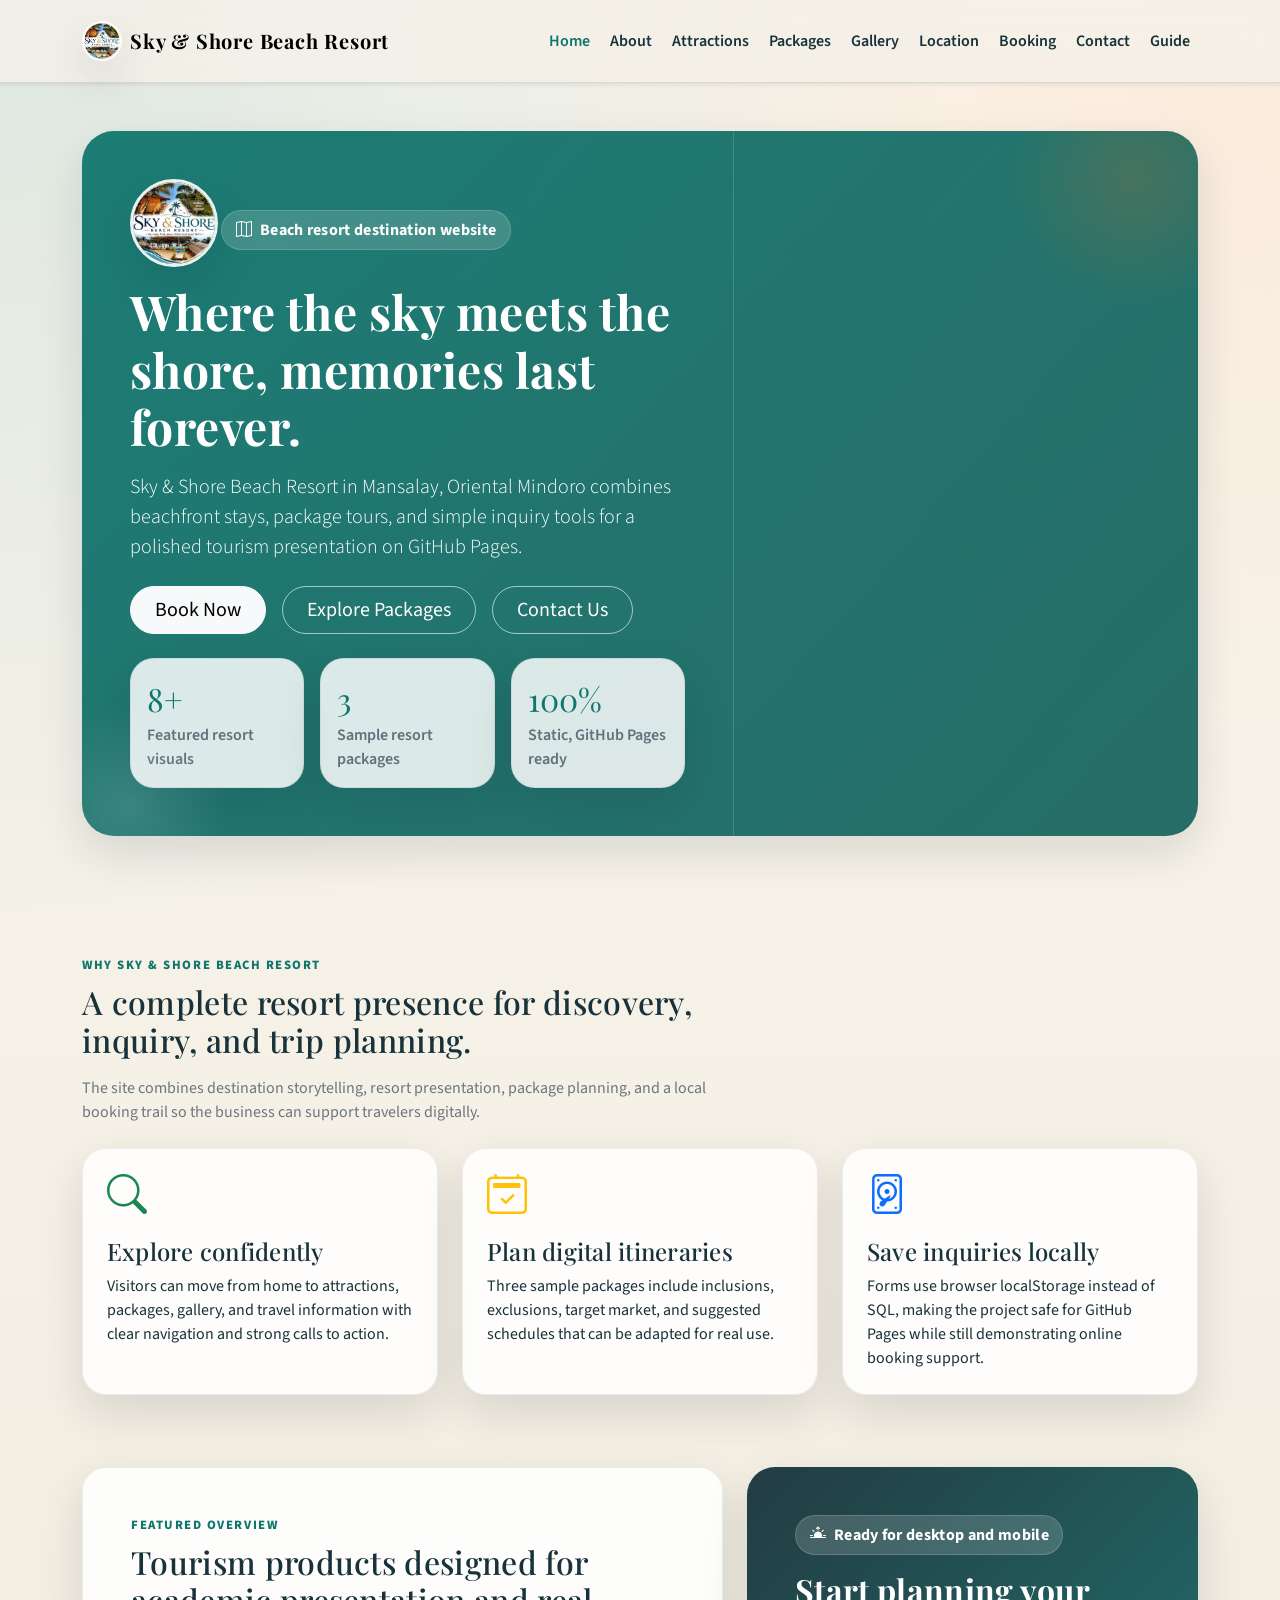
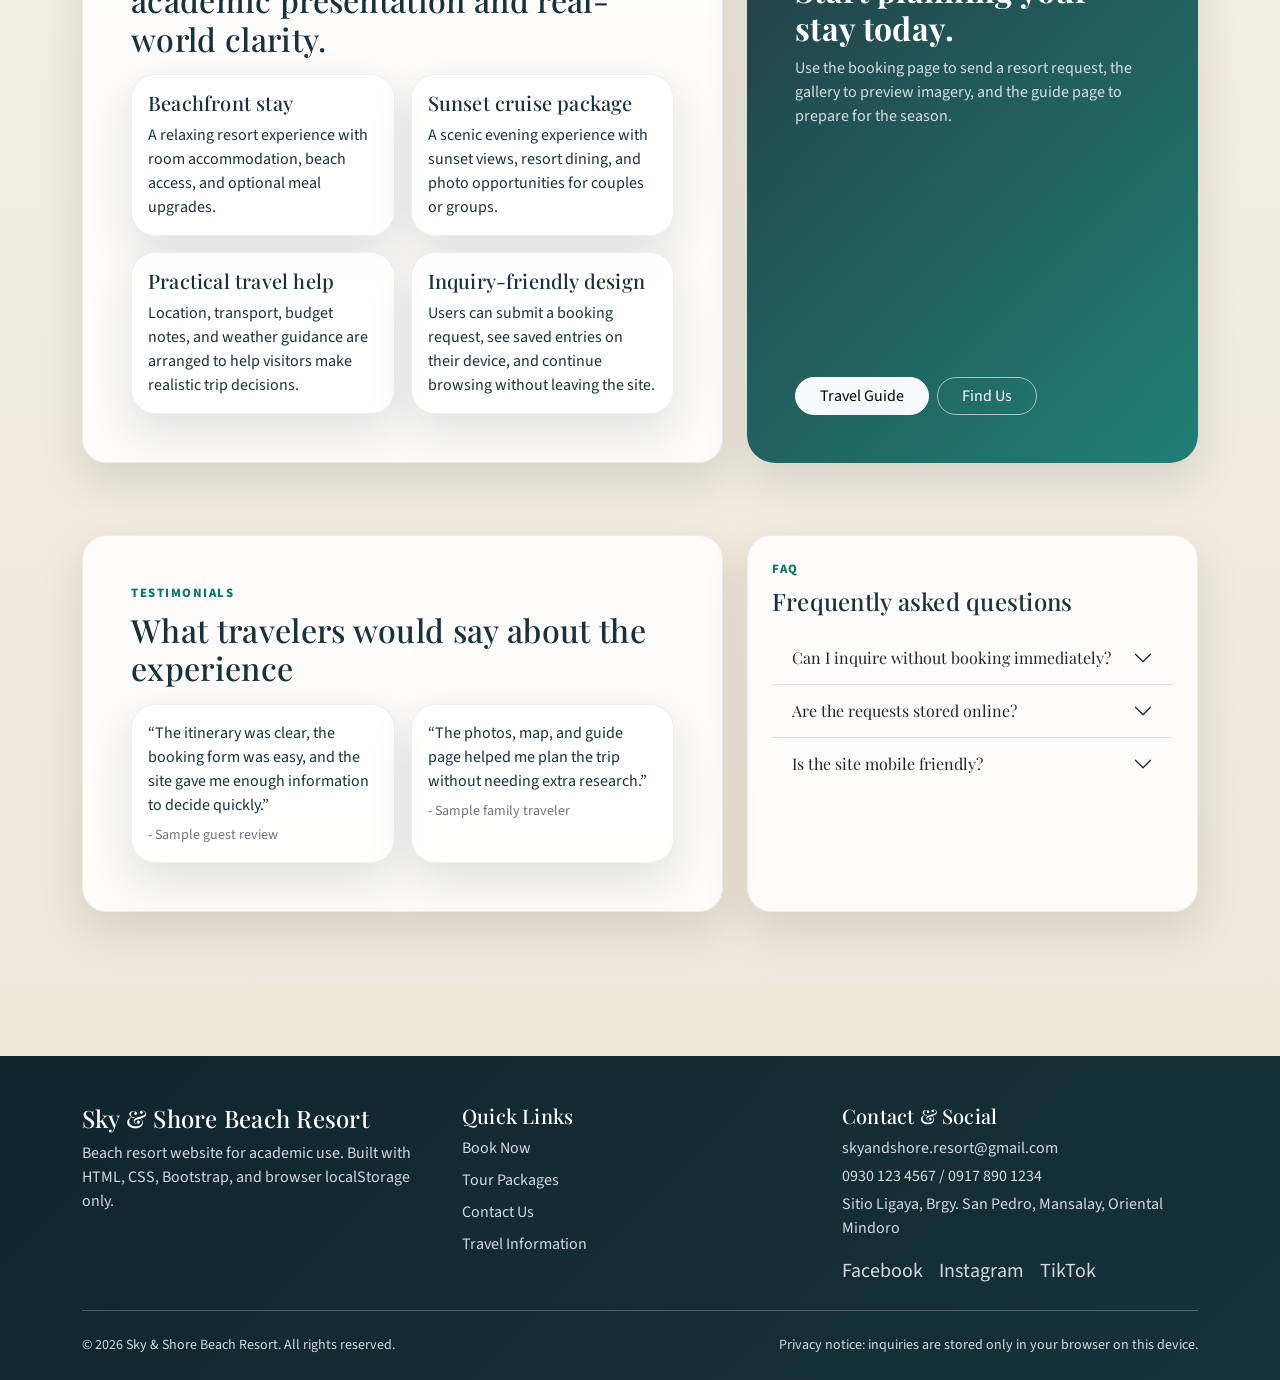
==== commit b6735fb2: "Refactor code structure for improved readability and maintainability" ====
--- a/index.html
+++ b/index.html
@@ -10,13 +10,15 @@
     <link href="https://fonts.googleapis.com/css2?family=Playfair+Display:wght@600;700;800&family=Source+Sans+3:wght@400;500;600;700;800&display=swap" rel="stylesheet" />
     <link href="https://cdn.jsdelivr.net/npm/bootstrap@5.3.3/dist/css/bootstrap.min.css" rel="stylesheet" />
     <link href="https://cdn.jsdelivr.net/npm/bootstrap-icons@1.11.3/font/bootstrap-icons.min.css" rel="stylesheet" />
+    <link rel="icon" type="image/png" href="assets/logo/sky-and-shore-logo.png" />
+    <link rel="apple-touch-icon" href="assets/logo/sky-and-shore-logo.png" />
     <link href="assets/css/style.css" rel="stylesheet" />
   </head>
   <body>
     <nav class="navbar navbar-expand-lg sticky-top shadow-sm">
       <div class="container py-2">
         <a class="navbar-brand d-flex align-items-center gap-2" href="index.html">
-          <span class="brand-mark"><i class="bi bi-compass-fill"></i></span>
+          <img class="brand-logo" src="assets/logo/sky-and-shore-logo.png" alt="Sky & Shore Beach Resort logo" />
           Sky & Shore Beach Resort
         </a>
         <button class="navbar-toggler border-0" type="button" data-bs-toggle="collapse" data-bs-target="#mainNav" aria-controls="mainNav" aria-expanded="false" aria-label="Toggle navigation">
@@ -42,6 +44,7 @@
       <section class="hero mb-4 mb-lg-5">
         <div class="row g-0 align-items-stretch">
           <div class="col-lg-7 p-4 p-lg-5">
+            <img class="hero-logo mb-3" src="assets/logo/sky-and-shore-logo.png" alt="Sky & Shore Beach Resort logo" />
             <span class="hero-badge mb-3"><i class="bi bi-map"></i> Beach resort destination website</span>
             <h1 class="display-5 fw-bold mb-3">Where the sky meets the shore, memories last forever.</h1>
             <p class="lead mb-4">Sky & Shore Beach Resort in Mansalay, Oriental Mindoro combines beachfront stays, package tours, and simple inquiry tools for a polished tourism presentation on GitHub Pages.</p>
--- a/assets/css/style.css
+++ b/assets/css/style.css
@@ -79,6 +79,24 @@
   box-shadow: var(--shadow);
 }
 
+.brand-logo {
+  width: 2.5rem;
+  height: 2.5rem;
+  object-fit: cover;
+  border-radius: 999px;
+  box-shadow: var(--shadow);
+  border: 2px solid rgba(255, 255, 255, 0.75);
+}
+
+.hero-logo {
+  width: 5.5rem;
+  height: 5.5rem;
+  object-fit: cover;
+  border-radius: 999px;
+  border: 3px solid rgba(255, 255, 255, 0.9);
+  box-shadow: var(--shadow);
+}
+
 .hero {
   position: relative;
   overflow: hidden;
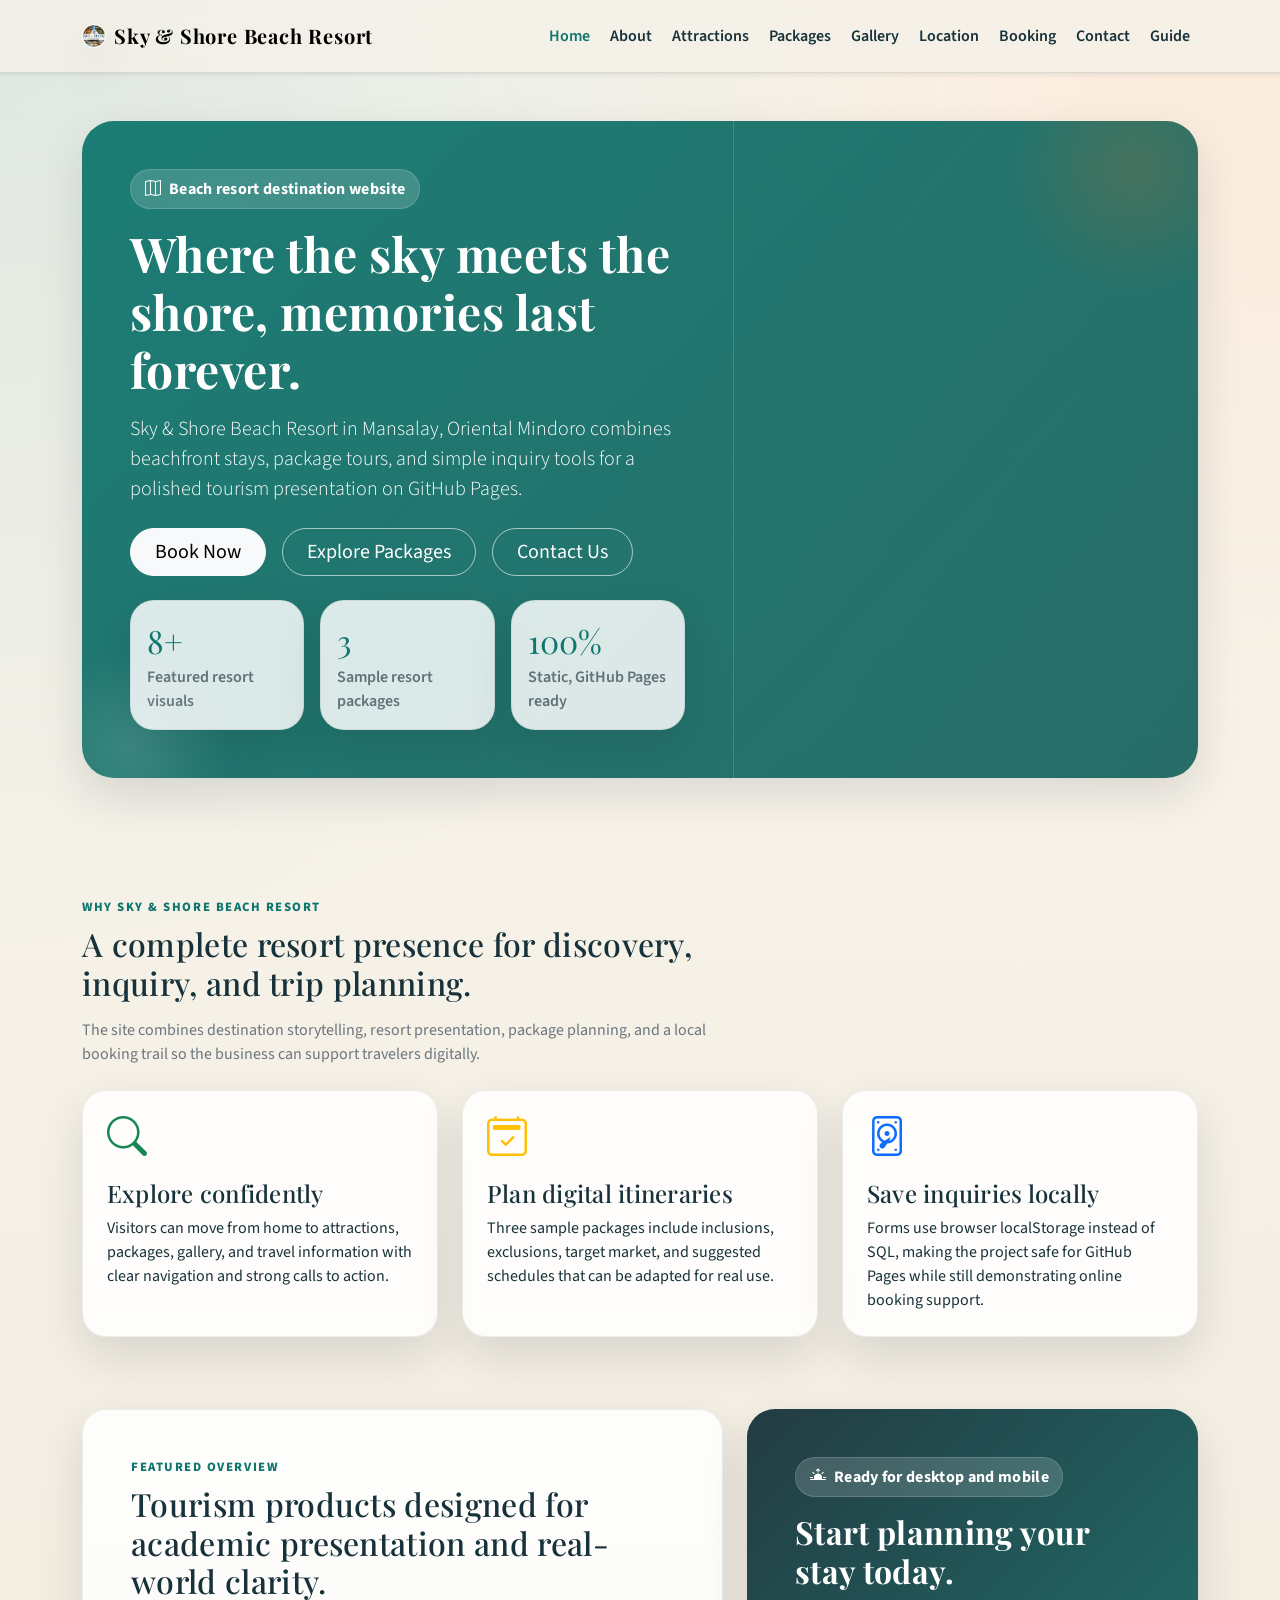
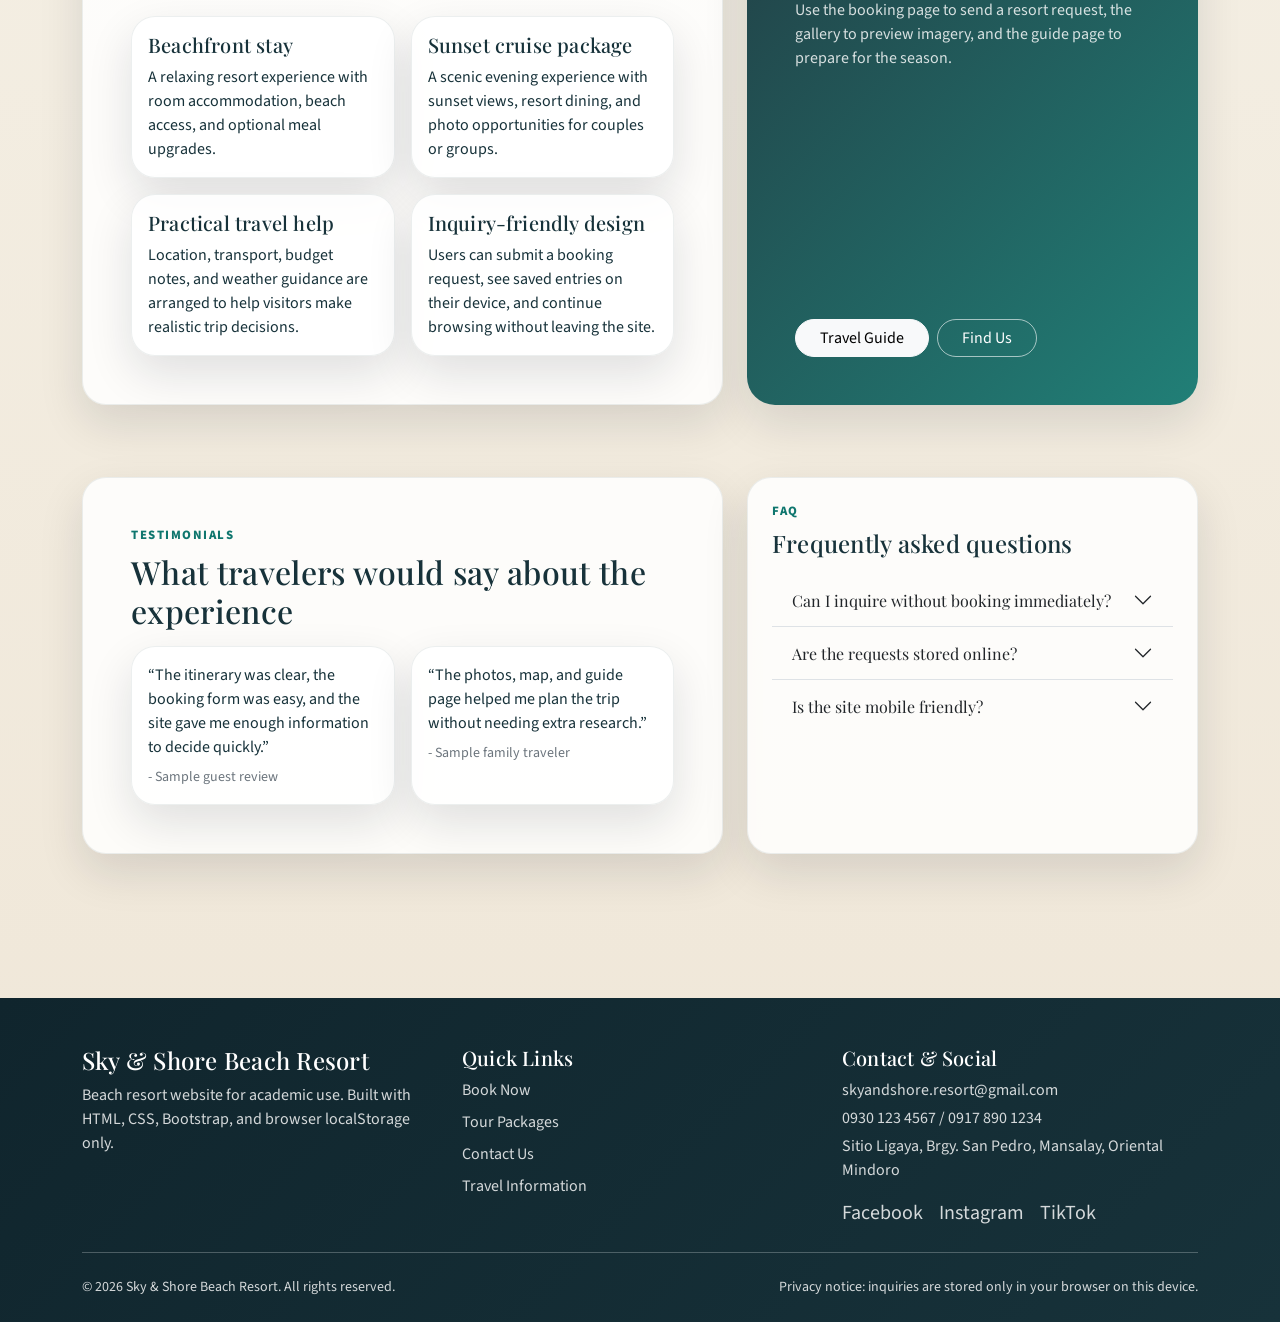
==== commit 01ad8dac: "Remove logo image from hero section for improved layout" ====
--- a/index.html
+++ b/index.html
@@ -44,7 +44,6 @@
       <section class="hero mb-4 mb-lg-5">
         <div class="row g-0 align-items-stretch">
           <div class="col-lg-7 p-4 p-lg-5">
-            <img class="hero-logo mb-3" src="assets/logo/sky-and-shore-logo.png" alt="Sky & Shore Beach Resort logo" />
             <span class="hero-badge mb-3"><i class="bi bi-map"></i> Beach resort destination website</span>
             <h1 class="display-5 fw-bold mb-3">Where the sky meets the shore, memories last forever.</h1>
             <p class="lead mb-4">Sky & Shore Beach Resort in Mansalay, Oriental Mindoro combines beachfront stays, package tours, and simple inquiry tools for a polished tourism presentation on GitHub Pages.</p>
--- a/assets/css/style.css
+++ b/assets/css/style.css
@@ -80,20 +80,25 @@
 }
 
 .brand-logo {
-  width: 2.5rem;
-  height: 2.5rem;
+  width: 1.5rem !important;
+  height: 1.5rem !important;
+  min-width: 1.5rem;
+  min-height: 1.5rem;
   object-fit: cover;
   border-radius: 999px;
   box-shadow: var(--shadow);
-  border: 2px solid rgba(255, 255, 255, 0.75);
+  border: 1px solid rgba(255, 255, 255, 0.75);
+  flex: 0 0 auto;
 }
 
 .hero-logo {
-  width: 5.5rem;
-  height: 5.5rem;
+  width: 3rem !important;
+  height: 3rem !important;
+  min-width: 3rem;
+  min-height: 3rem;
   object-fit: cover;
   border-radius: 999px;
-  border: 3px solid rgba(255, 255, 255, 0.9);
+  border: 1px solid rgba(255, 255, 255, 0.9);
   box-shadow: var(--shadow);
 }
 
